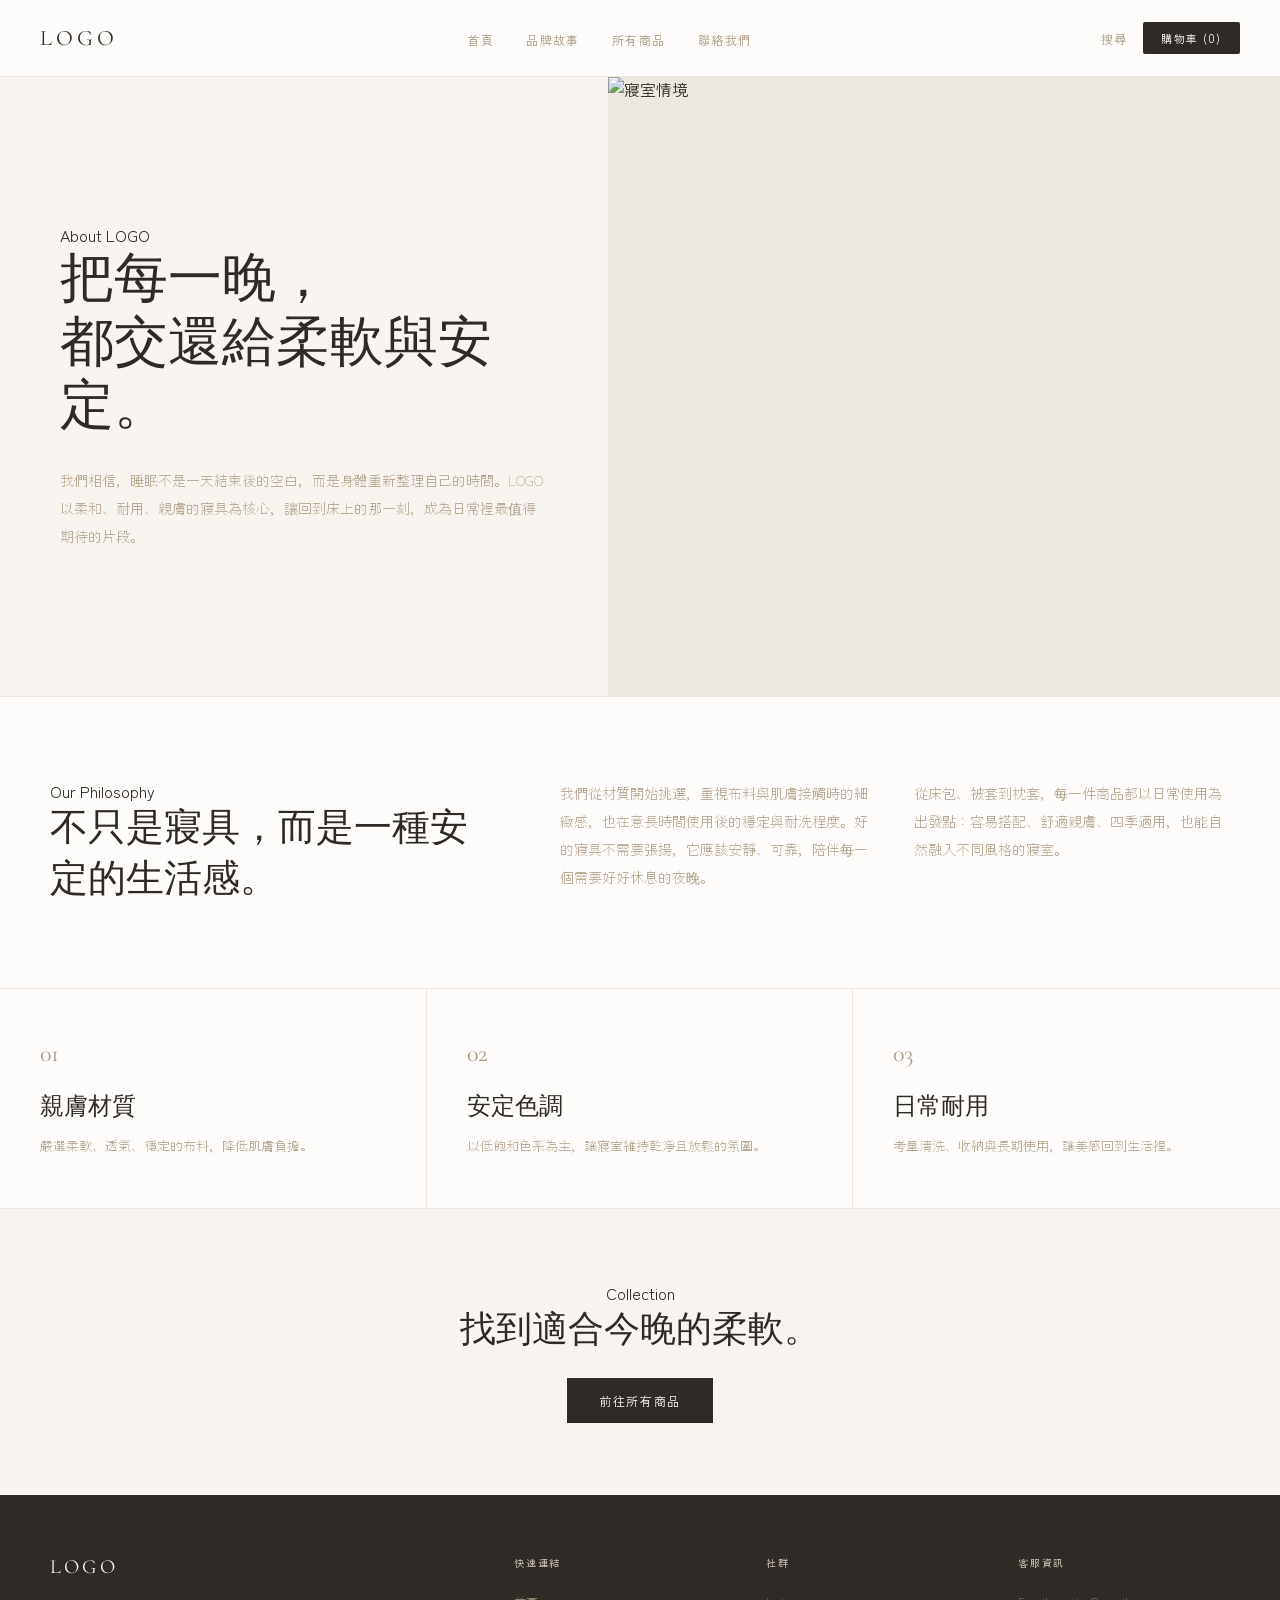
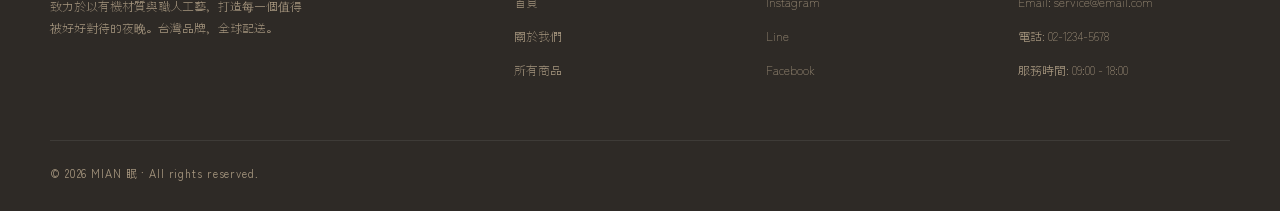
==== about/about.html @ c604df74 "add bedding project files" ====
<!DOCTYPE html>
<html lang="zh-Hant">
<head>
  <meta charset="UTF-8">
  <meta name="viewport" content="width=device-width, initial-scale=1.0">
  <title>LOGO—品牌故事</title>
  <link rel="stylesheet" href="../css/base.css">
  <link rel="stylesheet" href="../css/components.css">
  <link rel="stylesheet" href="../css/about.css">
</head>

<body>
  <!-- HEADER -->
  <header class="header">
    <a class="header-logo" href="../index/index.html">LOGO <span></span></a>

    <nav>
      <ul class="header-nav">
        <li><a href="../index/index.html">首頁</a></li>
        <li><a href="../about/about.html">品牌故事</a></li>
        <li><a href="../product/product.html">所有商品</a></li>
        <li><a href="#footer">聯絡我們</a></li>
      </ul>
    </nav>

    <button class="menu-toggle" id="menuToggle" aria-label="開啟選單" aria-expanded="false">
      <span></span>
      <span></span>
      <span></span>
    </button>

    <div class="header-actions">
      <a href="#">搜尋</a>
      <a href="#" class="cart-btn">購物車 (0)</a>
    </div>
  </header>

  <!-- MOBILE DRAWER -->
  <div class="mobile-drawer" id="mobileDrawer">
    <a href="../index/index.html" class="drawer-link">首頁</a>
    <a href="../about/about.html" class="drawer-link active">品牌故事</a>
    <a href="../product/product.html" class="drawer-link">所有商品</a>
    <a href="#footer" class="drawer-link">聯絡我們</a>
  </div>

  <!-- ABOUT PAGE -->
  <main class="about-page">
    <section class="about-hero">
      <div class="about-hero-content">
        <p class="section-eyebrow">About LOGO</p>
        <h1 class="about-title">把每一晚，<br>都交還給柔軟與安定。</h1>
        <p class="about-copy">
          我們相信，睡眠不是一天結束後的空白，而是身體重新整理自己的時間。LOGO 以柔和、耐用、親膚的寢具為核心，讓回到床上的那一刻，成為日常裡最值得期待的片段。
        </p>
      </div>

      <div class="about-hero-image">
        <img src="https://images.unsplash.com/photo-1567016526105-22da7c13161a?auto=format&fit=crop&w=1000&q=80" alt="寢室情境">
      </div>
    </section>

    <section class="about-section">
      <div class="about-section-heading">
        <p class="section-eyebrow">Our Philosophy</p>
        <h2 class="about-section-title">不只是寢具，而是一種安定的生活感。</h2>
      </div>

      <div class="about-text-grid">
        <p>
          我們從材質開始挑選，重視布料與肌膚接觸時的細緻感，也在意長時間使用後的穩定與耐洗程度。好的寢具不需要張揚，它應該安靜、可靠，陪伴每一個需要好好休息的夜晚。
        </p>
        <p>
          從床包、被套到枕套，每一件商品都以日常使用為出發點：容易搭配、舒適親膚、四季適用，也能自然融入不同風格的寢室。
        </p>
      </div>
    </section>

    <section class="about-values">
      <div class="about-value-card">
        <span>01</span>
        <h3>親膚材質</h3>
        <p>嚴選柔軟、透氣、穩定的布料，降低肌膚負擔。</p>
      </div>
      <div class="about-value-card">
        <span>02</span>
        <h3>安定色調</h3>
        <p>以低飽和色系為主，讓寢室維持乾淨且放鬆的氛圍。</p>
      </div>
      <div class="about-value-card">
        <span>03</span>
        <h3>日常耐用</h3>
        <p>考量清洗、收納與長期使用，讓美感回到生活裡。</p>
      </div>
    </section>

    <section class="about-cta">
      <p class="section-eyebrow">Collection</p>
      <h2 class="about-cta-title">找到適合今晚的柔軟。</h2>
      <a href="../product/product.html" class="about-cta-link">前往所有商品</a>
    </section>
  </main>

  <!-- FOOTER -->
  <footer class="footer" id="footer">
    <div class="footer-grid">
      <div>
        <div class="footer-logo">LOGO<span></span></div>
        <p class="footer-brand-desc">致力於以有機材質與職人工藝，打造每一個值得被好好對待的夜晚。台灣品牌，全球配送。</p>
      </div>
      <div class="footer-col">
        <h4>快速連結</h4>
        <ul>
          <li><a href="../index/index.html">首頁</a></li>
          <li><a href="../about/about.html">關於我們</a></li>
          <li><a href="../product/product.html">所有商品</a></li>
        </ul>
      </div>
      <div class="footer-col">
        <h4>社群</h4>
        <ul>
          <li><a href="#">Instagram</a></li>
          <li><a href="#">Line</a></li>
          <li><a href="#">Facebook</a></li>
        </ul>
      </div>
      <div class="footer-col">
        <h4>客服資訊</h4>
        <ul>
          <li><a href="#">Email: service@email.com</a></li>
          <li><a href="#">電話: 02-1234-5678</a></li>
          <li><a href="#">服務時間: 09:00 - 18:00</a></li>
        </ul>
      </div>
    </div>
    <div class="footer-bottom">
      <p>© 2026 MIAN 眠 · All rights reserved.</p>
      <p></p>
    </div>
  </footer>

  <script>
    const menuToggle = document.getElementById('menuToggle');
    const mobileDrawer = document.getElementById('mobileDrawer');

    menuToggle.addEventListener('click', () => {
      const isOpen = menuToggle.classList.toggle('active');
      mobileDrawer.classList.toggle('active');
      menuToggle.setAttribute('aria-expanded', isOpen);
    });
  </script>
</body>
</html>
---- css/base.css ----
/* ==========================================================================
   MIAN 眠 — Bedding Brand
   base.css
   共用：變數 / Reset / Navbar / Buttons / Footer / Mobile Drawer
   ========================================================================== */

@import url('https://fonts.googleapis.com/css2?family=Cormorant+Garamond:ital,wght@0,300;0,400;0,600;1,300;1,400&family=Zen+Kaku+Gothic+New:wght@300;400;500&display=swap');

/* ==========================================================================
   CSS Variables
   ========================================================================== */
:root {
  --cream:      #F8F5F0;
  --linen:      #EDE8DF;
  --sand:       #D6CCBC;
  --stone:      #A89880;
  --charcoal:   #2E2A26;
  --mist:       #7A8C96;
  --warm-white: #FDFCFA;
}

/* ==========================================================================
   Reset & Base
   ========================================================================== */
*, *::before, *::after {
  margin: 0;
  padding: 0;
  box-sizing: border-box;
}

html {
  scroll-behavior: smooth;
}

body {
  font-family: 'Zen Kaku Gothic New', sans-serif;
  background: var(--warm-white);
  color: var(--charcoal);
  overflow-x: hidden;
}

a {
  text-decoration: none;
  color: inherit;
}

button {
  cursor: pointer;
}

img {
  display: block;
  max-width: 100%;
}

ul {
  list-style: none;
}

/* ==========================================================================
   Header
   ========================================================================== */
.header {
  display: flex;
  justify-content: space-between;
  align-items: center;
  padding: 22px 40px;
  background: rgba(253, 252, 250, 0.96);
  border-bottom: 0.5px solid var(--linen);
  position: sticky;
  top: 0;
  z-index: 100;
  backdrop-filter: blur(8px);
}

.header-logo {
  font-family: 'Cormorant Garamond', serif;
  font-size: 22px;
  font-weight: 400;
  letter-spacing: 0.18em;
  color: var(--charcoal);
}

.header-logo span {
  font-style: italic;
  color: var(--stone);
}

.header-nav {
  display: flex;
  gap: 32px;
  list-style: none;
}

.header-nav a {
  font-size: 12px;
  letter-spacing: 0.12em;
  color: var(--stone);
  text-transform: uppercase;
  font-weight: 400;
  transition: color 0.2s;
}

.header-nav a:hover {
  color: var(--charcoal);
}

.header-actions {
  display: flex;
  align-items: center;
  gap: 16px;
}

.header-actions a {
  font-size: 12px;
  letter-spacing: 0.1em;
  color: var(--stone);
  text-transform: uppercase;
  transition: color 0.2s;
}

.header-actions a:hover {
  color: var(--charcoal);
}

.cart-btn {
  background: var(--charcoal) !important;
  color: var(--warm-white) !important;
  padding: 8px 18px;
  border-radius: 2px;
  font-size: 11px !important;
  letter-spacing: 0.14em !important;
  transition: background 0.2s !important;
}

.cart-btn:hover {
  background: var(--stone) !important;
}

/* ==========================================================================
   Buttons
   ========================================================================== */
.btn-primary {
  background: var(--charcoal);
  color: var(--warm-white);
  border: none;
  padding: 14px 36px;
  font-family: 'Zen Kaku Gothic New', sans-serif;
  font-size: 12px;
  letter-spacing: 0.14em;
  text-transform: uppercase;
  cursor: pointer;
  border-radius: 2px;
  transition: background 0.25s;
}

.btn-primary:hover {
  background: var(--stone);
}

.btn-ghost {
  background: none;
  border: none;
  font-size: 12px;
  letter-spacing: 0.1em;
  text-transform: uppercase;
  color: var(--stone);
  cursor: pointer;
  display: inline-flex;
  align-items: center;
  gap: 8px;
  font-family: 'Zen Kaku Gothic New', sans-serif;
  transition: color 0.2s;
}

.btn-ghost::after {
  content: '→';
  font-size: 14px;
}

.btn-ghost:hover {
  color: var(--charcoal);
}

/* ==========================================================================
   Shared Page Placeholder
   ========================================================================== */
.page-placeholder {
  min-height: 58vh;
  padding: 90px 50px;
  background: var(--warm-white);
}

.page-placeholder > p:last-child {
  max-width: 620px;
  margin-top: 20px;
  color: var(--stone);
  line-height: 1.9;
  font-size: 14px;
}

/* ==========================================================================
   Footer
   ========================================================================== */
.footer {
  background: var(--charcoal);
  padding: 60px 50px 30px;
  color: var(--sand);
}

.footer-grid {
  display: grid;
  grid-template-columns: 2fr 1fr 1fr 1fr;
  gap: 40px;
  margin-bottom: 50px;
}

.footer-logo {
  font-family: 'Cormorant Garamond', serif;
  font-size: 20px;
  letter-spacing: 0.16em;
  color: var(--cream);
  margin-bottom: 16px;
}

.footer-logo span {
  font-style: italic;
  color: var(--stone);
}

.footer-brand-desc {
  font-size: 12px;
  line-height: 1.8;
  color: var(--stone);
  font-weight: 300;
  max-width: 260px;
}

.footer-col h4 {
  font-size: 10px;
  letter-spacing: 0.18em;
  text-transform: uppercase;
  color: var(--sand);
  margin-bottom: 18px;
  font-weight: 400;
}

.footer-col li {
  margin-bottom: 10px;
}

.footer-col a {
  font-size: 12px;
  color: var(--stone);
  font-weight: 300;
  transition: color 0.2s;
}

.footer-col a:hover {
  color: var(--cream);
}

.footer-bottom {
  border-top: 0.5px solid rgba(255, 255, 255, 0.08);
  padding-top: 24px;
  display: flex;
  justify-content: space-between;
  align-items: center;
}

.footer-bottom p {
  font-size: 11px;
  color: var(--stone);
  letter-spacing: 0.08em;
}

/* ==========================================================================
   Mobile Drawer
   ========================================================================== */
.menu-toggle {
  display: none;
  flex-direction: column;
  gap: 5px;
  background: none;
  border: none;
  cursor: pointer;
  padding: 4px;
}

.menu-toggle span {
  display: block;
  width: 22px;
  height: 1.5px;
  background: var(--charcoal);
  transition: all 0.3s ease;
  border-radius: 1px;
}

.menu-toggle.active span:nth-child(1) {
  transform: translateY(6.5px) rotate(45deg);
}

.menu-toggle.active span:nth-child(2) {
  opacity: 0;
}

.menu-toggle.active span:nth-child(3) {
  transform: translateY(-6.5px) rotate(-45deg);
}

.mobile-drawer {
  display: none;
  flex-direction: column;
  position: fixed;
  top: 64px;
  left: 0;
  right: 0;
  background: var(--warm-white);
  border-bottom: 0.5px solid var(--linen);
  padding: 24px 24px 32px;
  z-index: 99;
  transform: translateY(-10px);
  opacity: 0;
  pointer-events: none;
  transition: all 0.3s ease;
}

.mobile-drawer.active {
  display: flex;
  transform: translateY(0);
  opacity: 1;
  pointer-events: all;
}

.drawer-link {
  display: block;
  padding: 14px 0;
  font-size: 15px;
  color: var(--stone);
  border-bottom: 0.5px solid var(--linen);
  transition: color 0.2s;
}

.drawer-link:hover,
.drawer-link.active {
  color: var(--charcoal);
}

/* ==========================================================================
   Base Responsive
   ========================================================================== */
@media (min-width: 769px) and (max-width: 1024px) {
  .header {
    padding: 18px 24px;
  }

  .header-nav {
    gap: 20px;
  }

  .footer-grid {
    grid-template-columns: 1fr 1fr;
    gap: 30px;
  }
}

@media (max-width: 768px) {
  .header {
    padding: 16px 20px;
  }

  .header-nav,
  .header-actions {
    display: none;
  }

  .menu-toggle {
    display: flex;
  }

  .mobile-drawer {
    display: flex;
    flex-direction: column;
  }

  .page-placeholder {
    padding: 56px 20px;
  }

  .footer {
    padding: 48px 20px 24px;
  }

  .footer-grid {
    grid-template-columns: 1fr 1fr;
    gap: 28px;
  }

  .footer-brand-desc {
    max-width: 100%;
  }

  .footer-bottom {
    flex-direction: column;
    gap: 8px;
    text-align: center;
  }
}

@media (max-width: 480px) {
  .footer-grid {
    grid-template-columns: 1fr;
  }
}
---- css/components.css ----
/* ==========================================================================
   MIAN 眠 — Bedding Brand
   components.css
   共用元件：商品卡
   ========================================================================== */

/* ==========================================================================
   Product Grid
   ========================================================================== */
.product-grid {
  display: grid;
  grid-template-columns: repeat(3, 1fr);
  gap: 2px;
}

.product-card {
  background: var(--warm-white);
  cursor: pointer;
  overflow: hidden;
  position: relative;
  border: 0.5px solid var(--linen);
  transition: border-color 0.2s;
}

.product-card:hover {
  border-color: var(--sand);
}

.product-card-img {
  aspect-ratio: 4 / 5;
  overflow: hidden;
  background: var(--linen);
  position: relative;
}

.product-card-img img {
  width: 100%;
  height: 100%;
  object-fit: cover;
  filter: saturate(0.88) contrast(0.97);
  transition: transform 0.6s ease;
}

.product-card:hover .product-card-img img {
  transform: scale(1.06);
}

.product-tag {
  position: absolute;
  top: 16px;
  left: 16px;
  background: var(--warm-white);
  font-size: 10px;
  letter-spacing: 0.14em;
  text-transform: uppercase;
  color: var(--charcoal);
  padding: 5px 10px;
  border-radius: 1px;
}

.product-card-body {
  padding: 20px 22px 24px;
}

.product-card-name {
  font-family: 'Cormorant Garamond', serif;
  font-size: 18px;
  font-weight: 400;
  color: var(--charcoal);
  margin-bottom: 4px;
}

.product-card-sub {
  font-size: 11px;
  color: var(--stone);
  letter-spacing: 0.06em;
  margin-bottom: 12px;
  font-weight: 300;
}

.product-card-footer {
  display: flex;
  justify-content: space-between;
  align-items: center;
}

.product-price {
  font-family: 'Cormorant Garamond', serif;
  font-size: 18px;
  font-weight: 400;
  color: var(--charcoal);
}

.product-price-sub {
  font-size: 10px;
  color: var(--stone);
  letter-spacing: 0.08em;
  margin-top: 2px;
}

.add-btn {
  width: 34px;
  height: 34px;
  border-radius: 50%;
  border: 0.5px solid var(--sand);
  background: none;
  cursor: pointer;
  display: flex;
  align-items: center;
  justify-content: center;
  font-size: 18px;
  color: var(--stone);
  transition: all 0.2s;
  font-family: 'Zen Kaku Gothic New', sans-serif;
}

.add-btn:hover {
  background: var(--charcoal);
  color: var(--warm-white);
  border-color: var(--charcoal);
}

/* ==========================================================================
   Components Responsive
   ========================================================================== */
@media (min-width: 769px) and (max-width: 1024px) {
  .product-grid {
    grid-template-columns: repeat(2, 1fr);
  }
}

@media (max-width: 768px) {
  .product-grid {
    grid-template-columns: 1fr;
  }
}
---- css/about.css ----
/* ==========================================================================
   about.css
   品牌故事頁專用樣式
   ========================================================================== */

.about-page {
  background: var(--warm-white);
}

.about-hero {
  display: grid;
  grid-template-columns: 0.95fr 1.05fr;
  min-height: 620px;
  border-bottom: 0.5px solid var(--linen);
}

.about-hero-content {
  background: var(--cream);
  padding: 88px 60px;
  display: flex;
  flex-direction: column;
  justify-content: center;
}

.about-title {
  font-family: 'Cormorant Garamond', serif;
  font-size: 54px;
  font-weight: 300;
  line-height: 1.18;
  color: var(--charcoal);
  margin-bottom: 28px;
}

.about-copy {
  max-width: 520px;
  color: var(--stone);
  line-height: 2;
  font-size: 14px;
  font-weight: 300;
}

.about-hero-image {
  background: var(--linen);
  overflow: hidden;
}

.about-hero-image img {
  width: 100%;
  height: 100%;
  object-fit: cover;
  filter: saturate(0.84) contrast(0.97);
}

.about-section {
  padding: 82px 50px;
  display: grid;
  grid-template-columns: 0.8fr 1.2fr;
  gap: 64px;
  border-bottom: 0.5px solid var(--linen);
}

.about-section-title {
  font-family: 'Cormorant Garamond', serif;
  font-size: 38px;
  font-weight: 300;
  line-height: 1.35;
  color: var(--charcoal);
}

.about-text-grid {
  display: grid;
  grid-template-columns: 1fr 1fr;
  gap: 38px;
}

.about-text-grid p {
  color: var(--stone);
  font-size: 14px;
  line-height: 2;
  font-weight: 300;
}

.about-values {
  display: grid;
  grid-template-columns: repeat(3, 1fr);
  border-bottom: 0.5px solid var(--linen);
}

.about-value-card {
  padding: 50px 40px;
  border-right: 0.5px solid var(--linen);
}

.about-value-card:last-child {
  border-right: none;
}

.about-value-card span {
  display: block;
  font-family: 'Cormorant Garamond', serif;
  font-size: 24px;
  color: var(--stone);
  margin-bottom: 22px;
}

.about-value-card h3 {
  font-family: 'Cormorant Garamond', serif;
  font-size: 24px;
  font-weight: 400;
  color: var(--charcoal);
  margin-bottom: 12px;
}

.about-value-card p {
  color: var(--stone);
  font-size: 13px;
  line-height: 1.9;
  font-weight: 300;
}

.about-cta {
  padding: 72px 50px;
  background: var(--cream);
  text-align: center;
}

.about-cta-title {
  font-family: 'Cormorant Garamond', serif;
  font-size: 36px;
  font-weight: 300;
  color: var(--charcoal);
  margin-bottom: 24px;
}

.about-cta-link {
  display: inline-flex;
  padding: 14px 32px;
  background: var(--charcoal);
  color: var(--warm-white);
  font-size: 12px;
  letter-spacing: 0.14em;
  transition: background 0.25s;
}

.about-cta-link:hover {
  background: var(--stone);
}

@media (min-width: 769px) and (max-width: 1024px) {
  .about-hero {
    grid-template-columns: 1fr;
    min-height: auto;
  }

  .about-hero-content {
    padding: 70px 40px;
    text-align: center;
    align-items: center;
  }

  .about-title {
    font-size: 46px;
  }

  .about-hero-image {
    height: 360px;
  }

  .about-section {
    grid-template-columns: 1fr;
    gap: 34px;
    padding: 64px 34px;
  }

  .about-values {
    grid-template-columns: 1fr;
  }

  .about-value-card {
    border-right: none;
    border-bottom: 0.5px solid var(--linen);
  }

  .about-value-card:last-child {
    border-bottom: none;
  }
}

@media (max-width: 768px) {
  .about-hero {
    grid-template-columns: 1fr;
    min-height: auto;
  }

  .about-hero-content {
    padding: 54px 24px;
    text-align: center;
    align-items: center;
  }

  .about-title {
    font-size: 36px;
  }

  .about-copy {
    max-width: 100%;
  }

  .about-hero-image {
    height: 280px;
  }

  .about-section {
    grid-template-columns: 1fr;
    gap: 28px;
    padding: 48px 20px;
  }

  .about-section-title {
    font-size: 30px;
  }

  .about-text-grid {
    grid-template-columns: 1fr;
    gap: 22px;
  }

  .about-values {
    grid-template-columns: 1fr;
  }

  .about-value-card {
    padding: 38px 24px;
    border-right: none;
    border-bottom: 0.5px solid var(--linen);
  }

  .about-value-card:last-child {
    border-bottom: none;
  }

  .about-cta {
    padding: 52px 20px;
  }

  .about-cta-title {
    font-size: 30px;
  }

  .about-cta-link {
    width: 100%;
    justify-content: center;
  }
}

/* ==========================================================================
   Responsive Refinement
   自然適應：平板 / 手機細節調整
   ========================================================================== */

@media (min-width: 769px) and (max-width: 1180px) {
  .about-hero {
    grid-template-columns: 1fr;
    min-height: auto;
  }

  .about-hero-content {
    padding: 72px 44px;
    text-align: left;
    align-items: flex-start;
  }

  .about-title {
    font-size: clamp(42px, 7vw, 52px);
    max-width: 720px;
  }

  .about-copy {
    max-width: 620px;
  }

  .about-hero-image {
    height: 400px;
  }

  .about-section {
    grid-template-columns: 1fr;
    gap: 34px;
    padding: 64px 34px;
  }

  .about-text-grid {
    gap: 28px;
  }

  .about-values {
    grid-template-columns: repeat(3, 1fr);
  }

  .about-value-card {
    padding: 42px 28px;
  }
}

@media (max-width: 768px) {
  .about-hero {
    grid-template-columns: 1fr;
    min-height: auto;
  }

  .about-hero-content {
    padding: 52px 22px 44px;
    text-align: left;
    align-items: flex-start;
  }

  .about-title {
    font-size: clamp(34px, 11vw, 40px);
    margin-bottom: 22px;
  }

  .about-copy {
    max-width: 100%;
    font-size: 13px;
    line-height: 1.95;
  }

  .about-hero-image {
    height: 300px;
  }

  .about-section {
    grid-template-columns: 1fr;
    gap: 28px;
    padding: 46px 20px;
  }

  .about-section-title {
    font-size: 30px;
  }

  .about-text-grid {
    grid-template-columns: 1fr;
    gap: 22px;
  }

  .about-values {
    grid-template-columns: 1fr;
  }

  .about-value-card {
    padding: 36px 22px;
    border-right: none;
    border-bottom: 0.5px solid var(--linen);
  }

  .about-value-card:last-child {
    border-bottom: none;
  }

  .about-cta {
    padding: 50px 20px;
  }

  .about-cta-title {
    font-size: 30px;
  }

  .about-cta-link {
    width: 100%;
    justify-content: center;
  }
}

@media (max-width: 430px) {
  .about-hero-content {
    padding: 46px 18px 40px;
  }

  .about-hero-image {
    height: 260px;
  }

  .about-section {
    padding: 40px 18px;
  }
}

/* ==========================================================================
   Mobile RWD Density Fix
   手機版資訊密度修正：商品卡兩欄 / 推薦卡縮小
   ========================================================================== */

@media (max-width: 768px) {
  .product-grid,
  .product-section .product-grid {
    grid-template-columns: repeat(2, minmax(0, 1fr));
    gap: 12px;
  }

  .product-card-img {
    aspect-ratio: 4 / 3.8;
  }

  .product-card-body {
    padding: 14px 12px 16px;
  }

  .product-card-name {
    font-size: 15px;
    line-height: 1.35;
  }

  .product-card-sub {
    font-size: 10px;
    line-height: 1.5;
    margin-bottom: 10px;
  }

  .product-card-footer {
    align-items: flex-end;
    gap: 8px;
  }

  .product-price {
    font-size: 15px;
  }

  .product-price-sub {
    font-size: 9px;
  }

  .add-btn {
    width: 28px;
    height: 28px;
    font-size: 15px;
    flex-shrink: 0;
  }

  .features {
    grid-template-columns: repeat(2, minmax(0, 1fr));
  }

  .feature-item {
    padding: 24px 18px;
  }
}

/* 很窄的手機也維持兩欄，但再壓縮 */
@media (max-width: 430px) {
  .product-grid,
  .product-section .product-grid {
    grid-template-columns: repeat(2, minmax(0, 1fr));
    gap: 10px;
  }

  .product-card-img {
    aspect-ratio: 4 / 3.5;
  }

  .product-card-body {
    padding: 12px 10px 14px;
  }

  .product-card-name {
    font-size: 14px;
  }

  .product-card-sub {
    font-size: 9px;
  }

  .product-price {
    font-size: 14px;
  }

  .add-btn {
    width: 26px;
    height: 26px;
  }
}

/* product-detail 推薦商品手機橫滑密度修正 */
@media (max-width: 768px) {
  .recommend-track .product-card {
    min-width: 46%;
  }
}

@media (max-width: 430px) {
  .recommend-track .product-card {
    min-width: 48%;
  }
}
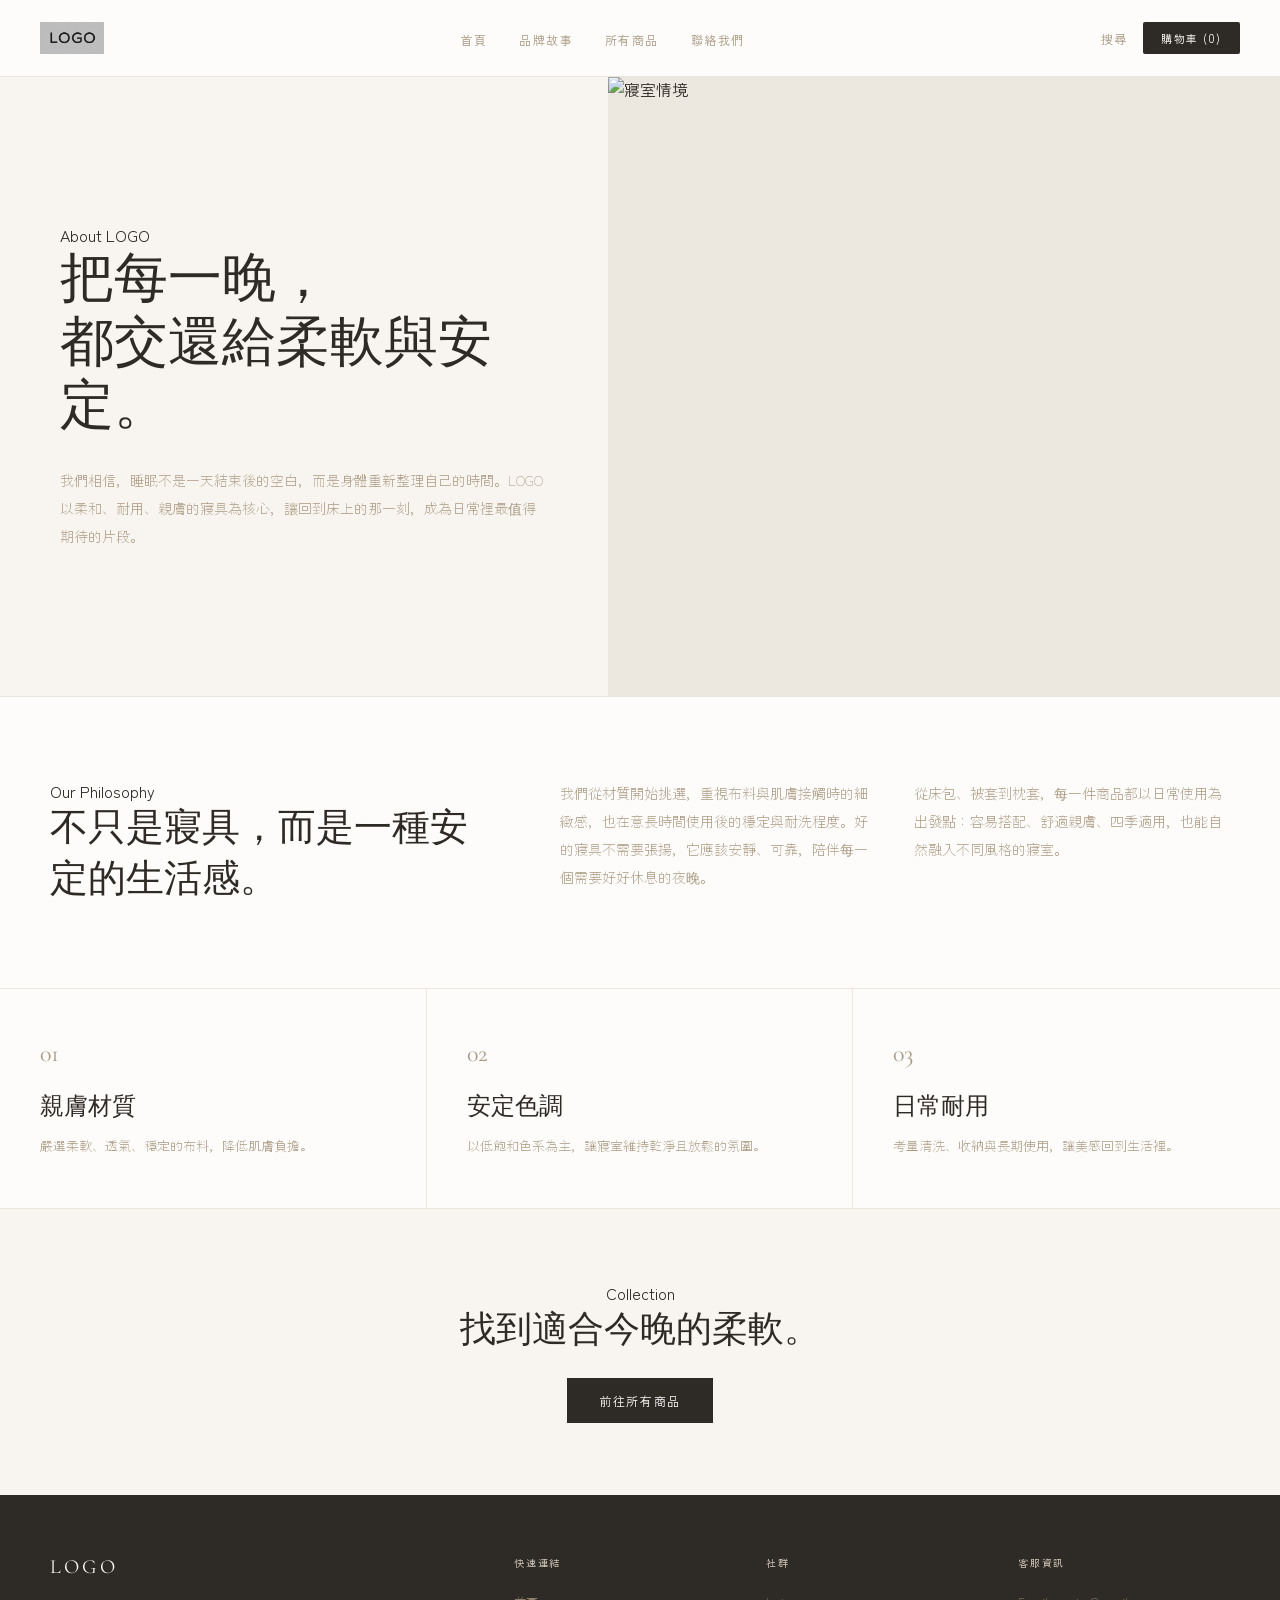
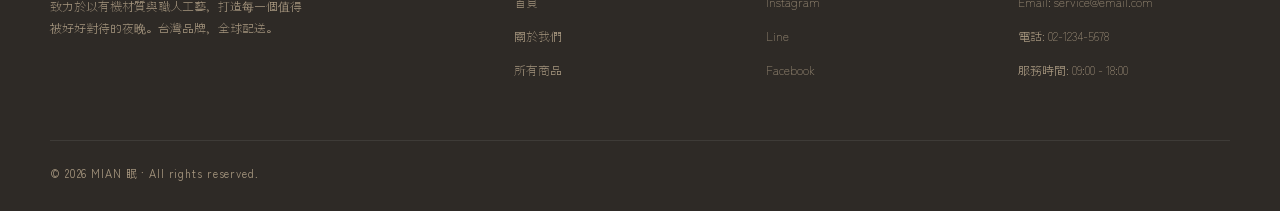
==== commit 57e80b20: "first commit" ====
--- a/about/about.html
+++ b/about/about.html
@@ -12,8 +12,11 @@
 <body>
   <!-- HEADER -->
   <header class="header">
-    <a class="header-logo" href="../index/index.html">LOGO <span></span></a>
-
+    <div class="header-container">
+        <a href="../index/index.html" class="logo">
+            <img src="../assets/logo/logo.png" alt="Brand Logo">
+        </a>
+    </div>
     <nav>
       <ul class="header-nav">
         <li><a href="../index/index.html">首頁</a></li>
--- a/css/base.css
+++ b/css/base.css
@@ -412,3 +412,212 @@
     grid-template-columns: 1fr;
   }
 }
+
+/* =========================================================
+   RWD FIX — Header / Navbar / Mobile Drawer
+   文具版：平板與手機 Navbar 適應性修正
+========================================================= */
+
+@media (min-width: 769px) and (max-width: 1024px) {
+  .header-container {
+    height: 58px;
+    padding: 0 16px;
+  }
+
+  .logo {
+    font-size: 1.1rem;
+  }
+
+  .menu-toggle {
+    display: flex;
+  }
+
+  .nav-menu,
+  .nav-icons {
+    display: none;
+  }
+
+  .mobile-drawer {
+    display: block;
+    position: absolute;
+    inset: auto;
+    top: 100%;
+    left: 0;
+    width: 100%;
+    background: rgba(251, 250, 246, 0.98);
+    border-top: 1px solid var(--color-line);
+    border-bottom: 1px solid var(--color-line);
+    box-shadow: 0 18px 36px rgba(43, 43, 43, 0.08);
+    opacity: 0;
+    visibility: hidden;
+    transform: translateY(-8px);
+    transition:
+      opacity 0.26s var(--ease-out),
+      visibility 0.26s var(--ease-out),
+      transform 0.26s var(--ease-out);
+    z-index: 999;
+  }
+
+  .mobile-drawer.active {
+    opacity: 1;
+    visibility: visible;
+    transform: translateY(0);
+  }
+
+  .mobile-drawer-inner {
+    padding: 12px 16px 16px;
+    gap: 0;
+  }
+
+  .drawer-link,
+  .drawer-dropdown-toggle {
+    min-height: 44px;
+    padding: 12px 0;
+    font-size: 14px;
+    border-bottom: 1px solid var(--color-line);
+  }
+
+  .drawer-submenu {
+    display: none;
+    padding: 6px 0 8px 14px;
+  }
+
+  .drawer-submenu.active {
+    display: flex;
+  }
+
+  .drawer-sublink {
+    padding: 8px 0;
+    font-size: 13px;
+  }
+
+  .mobile-drawer-icons {
+    padding-top: 14px;
+    margin-top: 0;
+    gap: 8px;
+  }
+
+  .mobile-drawer-icons a {
+    font-size: 13px;
+  }
+}
+
+@media (max-width: 768px) {
+  .header-container {
+    height: 56px;
+    padding: 0 14px;
+  }
+
+  .logo {
+    font-size: 1rem;
+  }
+
+  .menu-toggle {
+    display: flex;
+    width: 40px;
+    height: 40px;
+  }
+
+  .nav-menu,
+  .nav-icons {
+    display: none;
+  }
+
+  .mobile-drawer {
+    display: block;
+    position: absolute;
+    inset: auto;
+    top: 100%;
+    left: 0;
+    width: 100%;
+    background: rgba(251, 250, 246, 0.98);
+    border-top: 1px solid var(--color-line);
+    border-bottom: 1px solid var(--color-line);
+    box-shadow: 0 18px 36px rgba(43, 43, 43, 0.08);
+    opacity: 0;
+    visibility: hidden;
+    transform: translateY(-8px);
+    transition:
+      opacity 0.26s var(--ease-out),
+      visibility 0.26s var(--ease-out),
+      transform 0.26s var(--ease-out);
+    z-index: 999;
+  }
+
+  .mobile-drawer.active {
+    opacity: 1;
+    visibility: visible;
+    transform: translateY(0);
+  }
+
+  .mobile-drawer-inner {
+    padding: 12px 16px 16px;
+    gap: 0;
+  }
+
+  .drawer-link,
+  .drawer-dropdown-toggle {
+    min-height: 43px;
+    padding: 11px 0;
+    font-size: 14px;
+    border-bottom: 1px solid var(--color-line);
+  }
+
+  .drawer-submenu {
+    display: none;
+    padding: 6px 0 8px 14px;
+  }
+
+  .drawer-submenu.active {
+    display: flex;
+  }
+
+  .drawer-sublink {
+    padding: 8px 0;
+    font-size: 13px;
+  }
+
+  .mobile-drawer-icons {
+    padding-top: 14px;
+    margin-top: 0;
+    gap: 8px;
+  }
+
+  .mobile-drawer-icons a {
+    font-size: 13px;
+  }
+}
+
+@media (max-width: 480px) {
+  .header-container {
+    padding: 0 12px;
+  }
+
+  .logo {
+    font-size: 0.95rem;
+  }
+}
+
+@media (max-width: 1024px) {
+    .logo img {
+        height: 28px;
+    }
+}
+
+@media (max-width: 768px) {
+    .logo img {
+        height: 24px;
+    }
+}
+
+.logo {
+    display: flex;
+    align-items: center;
+}
+
+.logo img {
+    height: 32px;
+    width: auto;
+    object-fit: contain;
+    display: block;
+}
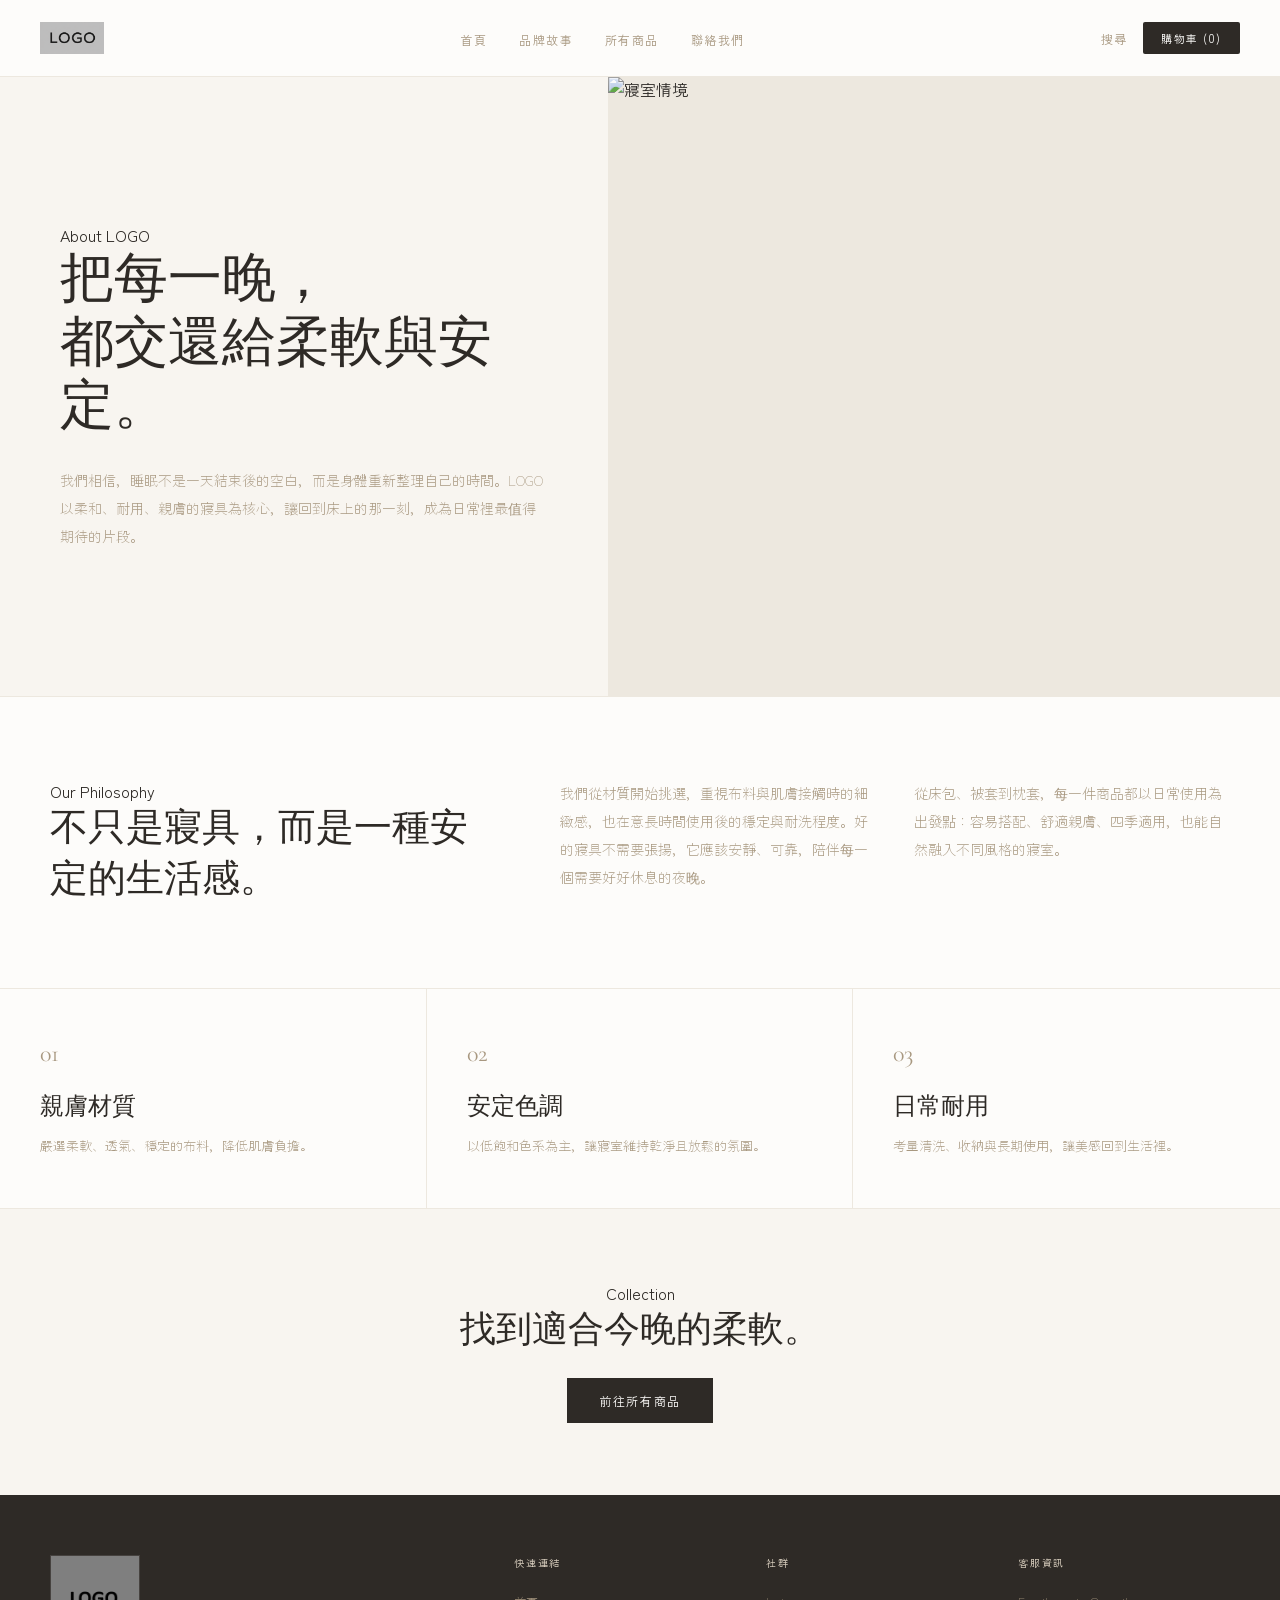
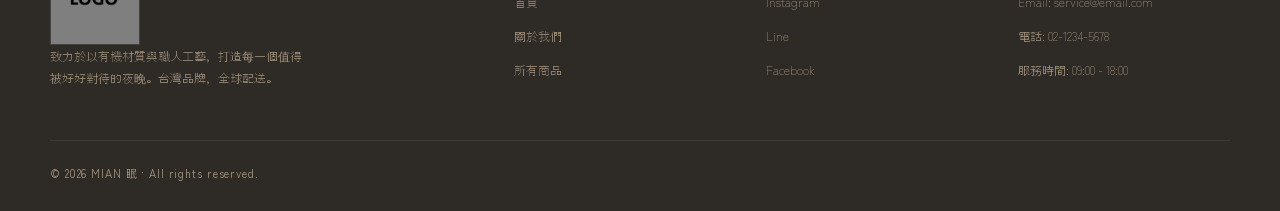
==== commit 2c6d40aa: "first commit" ====
--- a/about/about.html
+++ b/about/about.html
@@ -107,7 +107,11 @@
   <footer class="footer" id="footer">
     <div class="footer-grid">
       <div>
-        <div class="footer-logo">LOGO<span></span></div>
+        <div class="footer-logo-box">
+        <a href="../index/index.html" class="logo">
+          <img src="../assets/logo/logo02.png" alt="Brand Logo">
+        </a>
+      </div>
         <p class="footer-brand-desc">致力於以有機材質與職人工藝，打造每一個值得被好好對待的夜晚。台灣品牌，全球配送。</p>
       </div>
       <div class="footer-col">
--- a/css/base.css
+++ b/css/base.css
@@ -217,7 +217,7 @@
 
 .footer-logo {
   font-family: 'Cormorant Garamond', serif;
-  font-size: 20px;
+  font-size: 42px;
   letter-spacing: 0.16em;
   color: var(--cream);
   margin-bottom: 16px;
@@ -234,6 +234,30 @@
   color: var(--stone);
   font-weight: 300;
   max-width: 260px;
+}
+
+.footer-logo-box {
+  flex-shrink: 0;
+}
+
+.footer-logo-box .logo {
+  width: 90px;
+  height: 90px;
+  background: rgba(255,255,255,0.04);
+  border: 1px solid rgba(255,255,255,0.08);
+
+  display: flex;
+  align-items: center;
+  justify-content: center;
+
+  overflow: hidden;
+}
+
+.footer-logo-box .logo img {
+  width: 100%;
+  height: 100%;
+  object-fit: cover;
+  display: block;
 }
 
 .footer-col h4 {
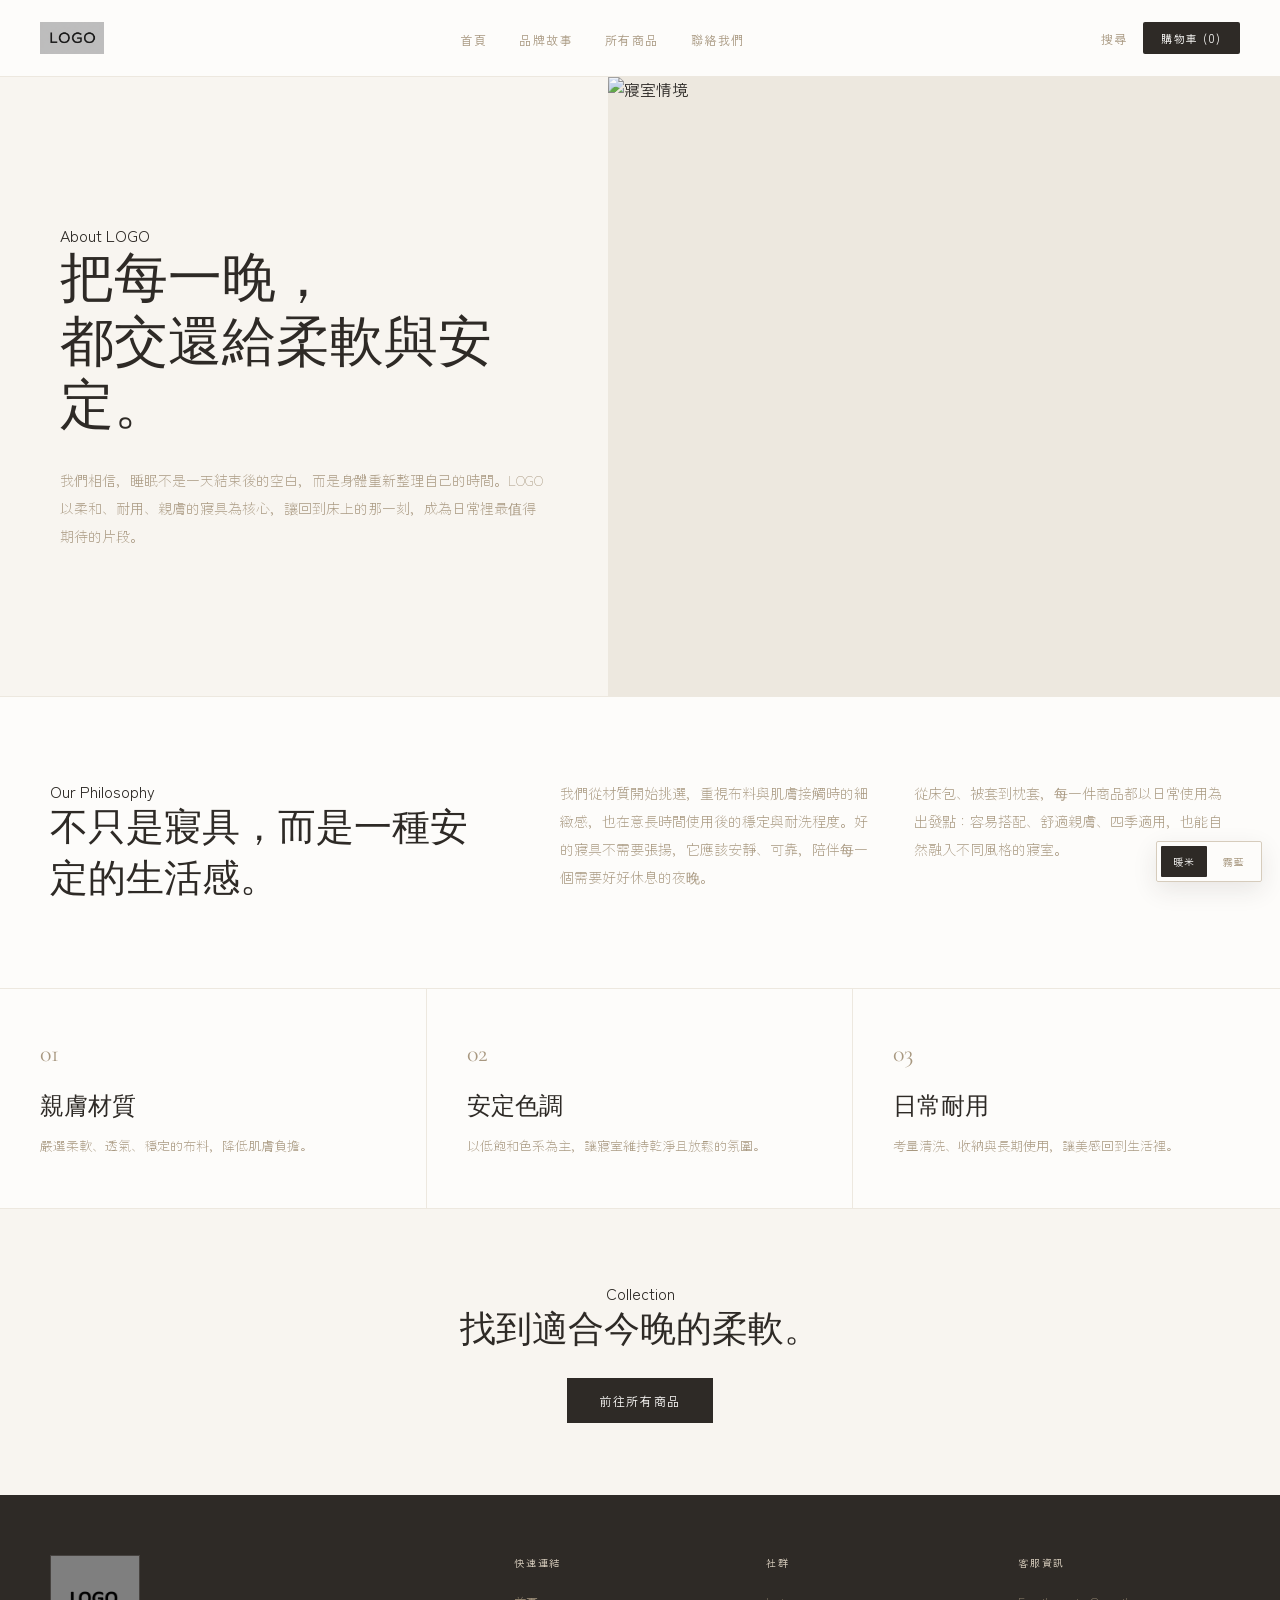
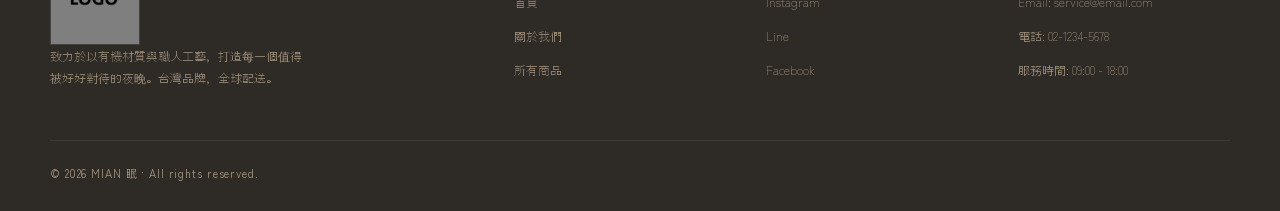
==== commit caeea54c: "first commit" ====
--- a/about/about.html
+++ b/about/about.html
@@ -155,5 +155,6 @@
       menuToggle.setAttribute('aria-expanded', isOpen);
     });
   </script>
+  <script src="../assets/js/theme-switcher.js"></script>
 </body>
 </html>
--- a/css/base.css
+++ b/css/base.css
@@ -1,7 +1,6 @@
 /* ==========================================================================
    MIAN 眠 — Bedding Brand
    base.css
-   共用：變數 / Reset / Navbar / Buttons / Footer / Mobile Drawer
    ========================================================================== */
 
 @import url('https://fonts.googleapis.com/css2?family=Cormorant+Garamond:ital,wght@0,300;0,400;0,600;1,300;1,400&family=Zen+Kaku+Gothic+New:wght@300;400;500&display=swap');
@@ -645,3 +644,74 @@
     object-fit: contain;
     display: block;
 }
+
+
+/* ==========================================================================
+   Theme System
+   預設：暖米色系 / 替代：霧藍色系
+   ========================================================================== */
+
+:root[data-theme="mist"] {
+  --cream:      #F1F5F6;
+  --linen:      #DDE6E8;
+  --sand:       #BFCED1;
+  --stone:      #7A9198;
+  --charcoal:   #26363D;
+  --mist:       #5F7D88;
+  --warm-white: #FAFCFC;
+}
+
+.theme-switcher {
+  position: fixed;
+  right: 18px;
+  bottom: 18px;
+  z-index: 999;
+  display: flex;
+  gap: 4px;
+  padding: 4px;
+  border: 0.5px solid var(--sand);
+  border-radius: 2px;
+  background: rgba(253, 252, 250, 0.94);
+  box-shadow: 0 8px 24px rgba(46, 42, 38, 0.10);
+  backdrop-filter: blur(8px);
+}
+
+:root[data-theme="mist"] .theme-switcher {
+  background: rgba(250, 252, 252, 0.94);
+}
+
+.theme-switcher button {
+  min-width: 46px;
+  padding: 8px 10px;
+  border: 0;
+  border-radius: 1px;
+  background: transparent;
+  color: var(--stone);
+  font-family: 'Zen Kaku Gothic New', sans-serif;
+  font-size: 10px;
+  letter-spacing: 0.08em;
+  cursor: pointer;
+  transition: background 0.2s, color 0.2s;
+}
+
+.theme-switcher button:hover {
+  color: var(--charcoal);
+}
+
+.theme-switcher button.is-active {
+  background: var(--charcoal);
+  color: var(--warm-white);
+}
+
+@media (max-width: 768px) {
+  .theme-switcher {
+    right: 12px;
+    bottom: 12px;
+  }
+
+  .theme-switcher button {
+    min-width: 42px;
+    padding: 7px 8px;
+    font-size: 9px;
+  }
+}
--- a/css/components.css
+++ b/css/components.css
@@ -134,3 +134,122 @@
     grid-template-columns: 1fr;
   }
 }
+
+
+/* ==========================================================================
+   Client-confirmed product card content
+   僅保留分類、商品名稱與價格，維持原本直式卡片風格
+   ========================================================================== */
+
+.product-card-category {
+  margin-bottom: 7px;
+  color: var(--stone);
+  font-size: 9px;
+  font-weight: 400;
+  letter-spacing: 0.16em;
+  line-height: 1.4;
+  text-transform: uppercase;
+}
+
+.product-card-body {
+  display: flex;
+  flex-direction: column;
+}
+
+.product-card-footer {
+  margin-top: 14px;
+  padding-top: 14px;
+  border-top: 0.5px solid var(--linen);
+}
+
+.product-card-footer > div {
+  min-width: 0;
+}
+
+@media (max-width: 768px) {
+  .product-card-category {
+    margin-bottom: 5px;
+    font-size: 8px;
+  }
+
+  .product-card-footer {
+    margin-top: 10px;
+    padding-top: 10px;
+  }
+}
+
+
+/* ==========================================================================
+   Product Card Size Refinement
+   商品圖改為正方形，卡片整體縮小並保留原版型設計語言
+   ========================================================================== */
+
+.product-card-img {
+  aspect-ratio: 1 / 1;
+}
+
+.product-card-body {
+  padding: 14px 16px 16px;
+}
+
+.product-card-name {
+  font-size: 16px;
+}
+
+.product-card-footer {
+  margin-top: 10px;
+  padding-top: 10px;
+}
+
+.product-price {
+  font-size: 16px;
+}
+
+.add-btn {
+  width: 30px;
+  height: 30px;
+  font-size: 16px;
+}
+
+@media (min-width: 1181px) {
+  .product-grid {
+    grid-template-columns: repeat(4, minmax(0, 1fr));
+    gap: 14px;
+  }
+}
+
+@media (min-width: 769px) and (max-width: 1180px) {
+  .product-grid {
+    grid-template-columns: repeat(3, minmax(0, 1fr));
+    gap: 14px;
+  }
+}
+
+@media (max-width: 768px) {
+  .product-grid {
+    grid-template-columns: repeat(2, minmax(0, 1fr));
+    gap: 12px;
+  }
+
+  .product-card-img {
+    aspect-ratio: 1 / 1;
+  }
+
+  .product-card-body {
+    padding: 12px;
+  }
+
+  .product-card-name {
+    font-size: 15px;
+  }
+
+  .product-price {
+    font-size: 14px;
+  }
+
+  .add-btn {
+    width: 28px;
+    height: 28px;
+    font-size: 15px;
+  }
+}
--- a/css/about.css
+++ b/css/about.css
@@ -388,7 +388,6 @@
 
 /* ==========================================================================
    Mobile RWD Density Fix
-   手機版資訊密度修正：商品卡兩欄 / 推薦卡縮小
    ========================================================================== */
 
 @media (max-width: 768px) {
@@ -446,7 +445,6 @@
   }
 }
 
-/* 很窄的手機也維持兩欄，但再壓縮 */
 @media (max-width: 430px) {
   .product-grid,
   .product-section .product-grid {
@@ -480,7 +478,7 @@
   }
 }
 
-/* product-detail 推薦商品手機橫滑密度修正 */
+
 @media (max-width: 768px) {
   .recommend-track .product-card {
     min-width: 46%;
